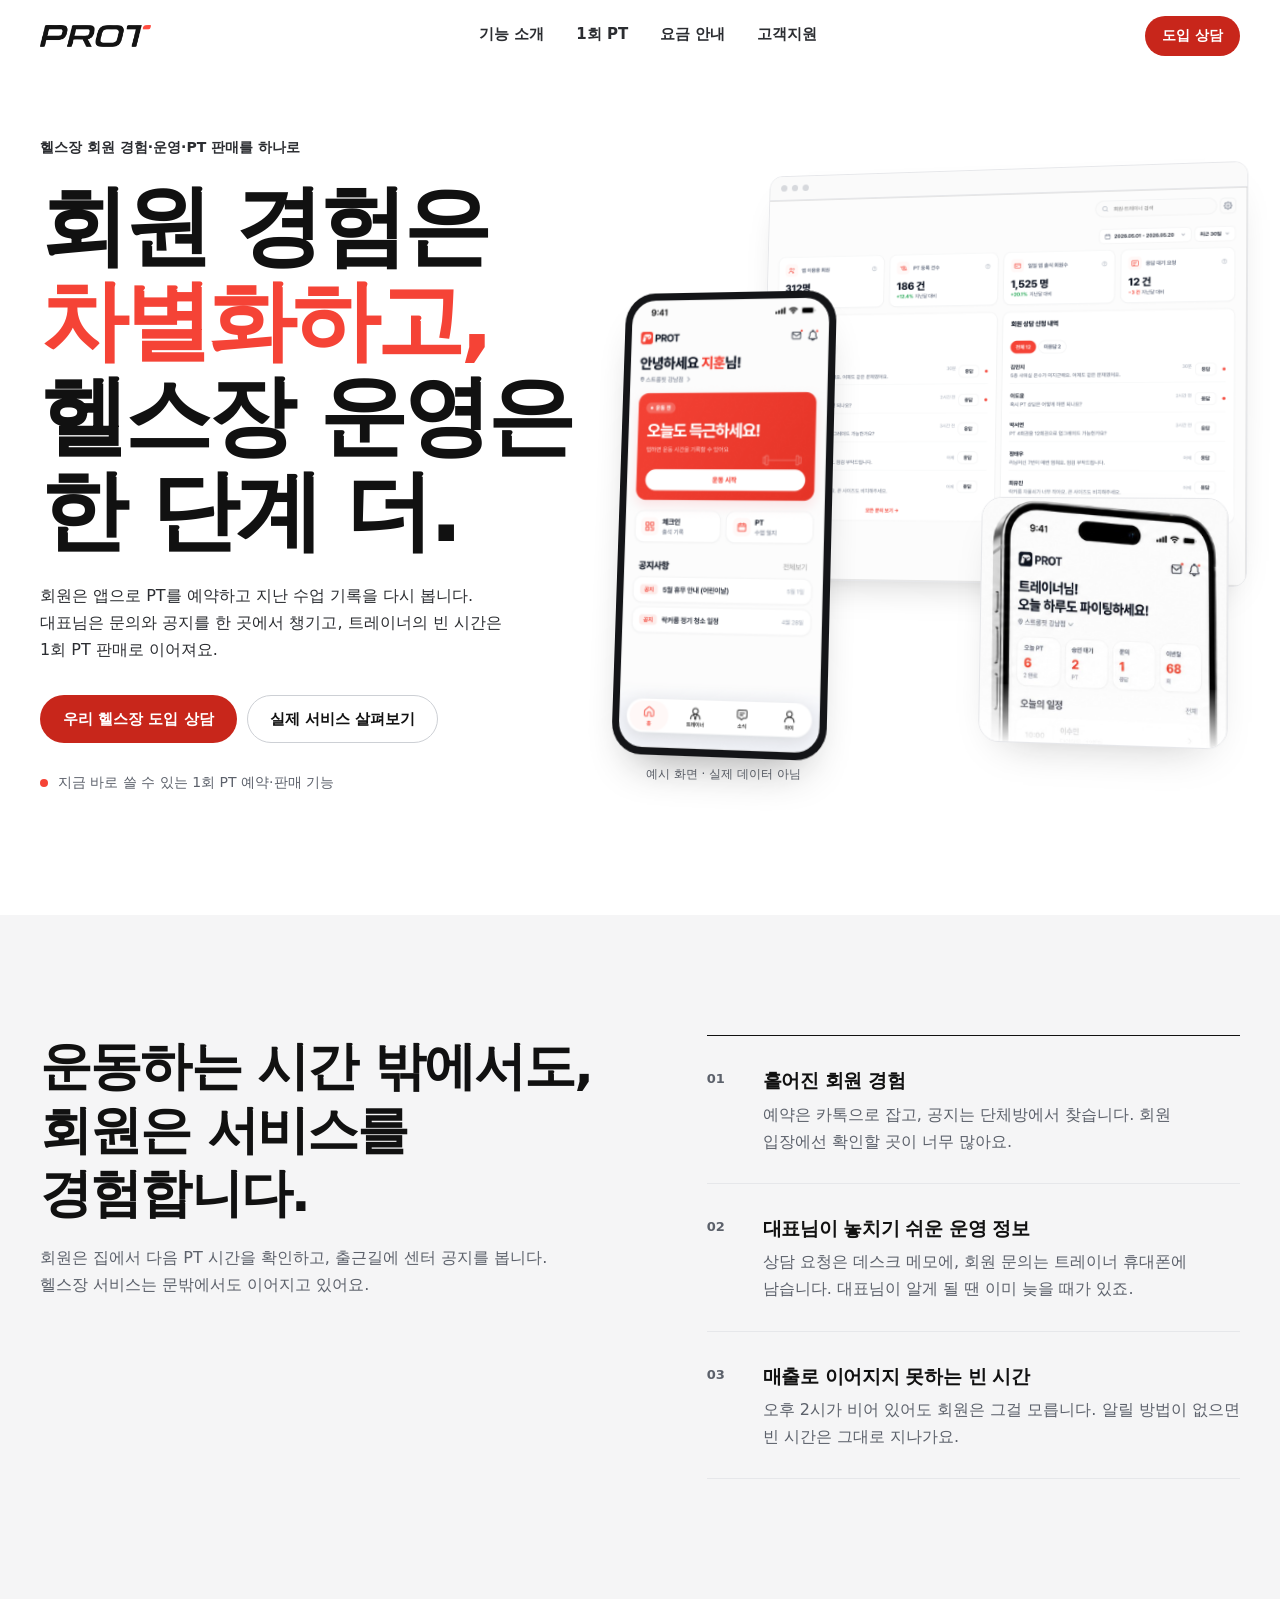
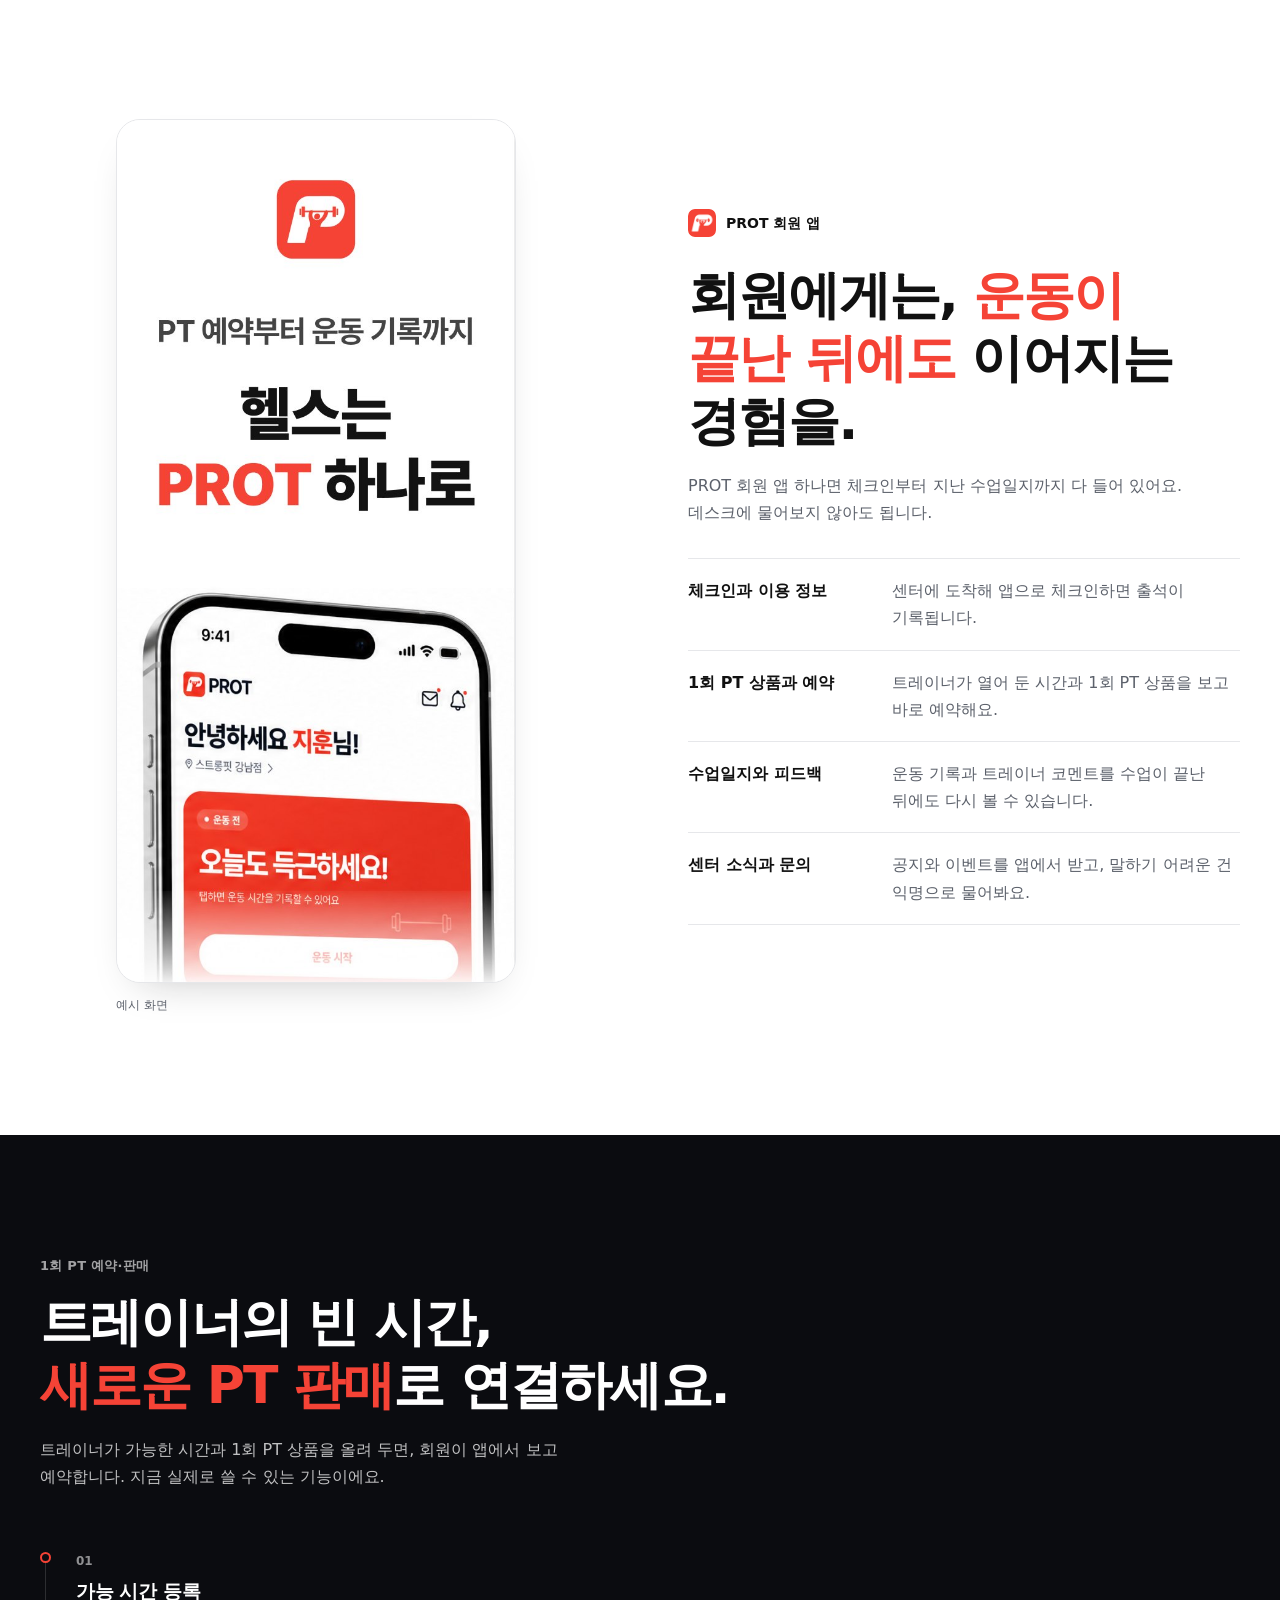
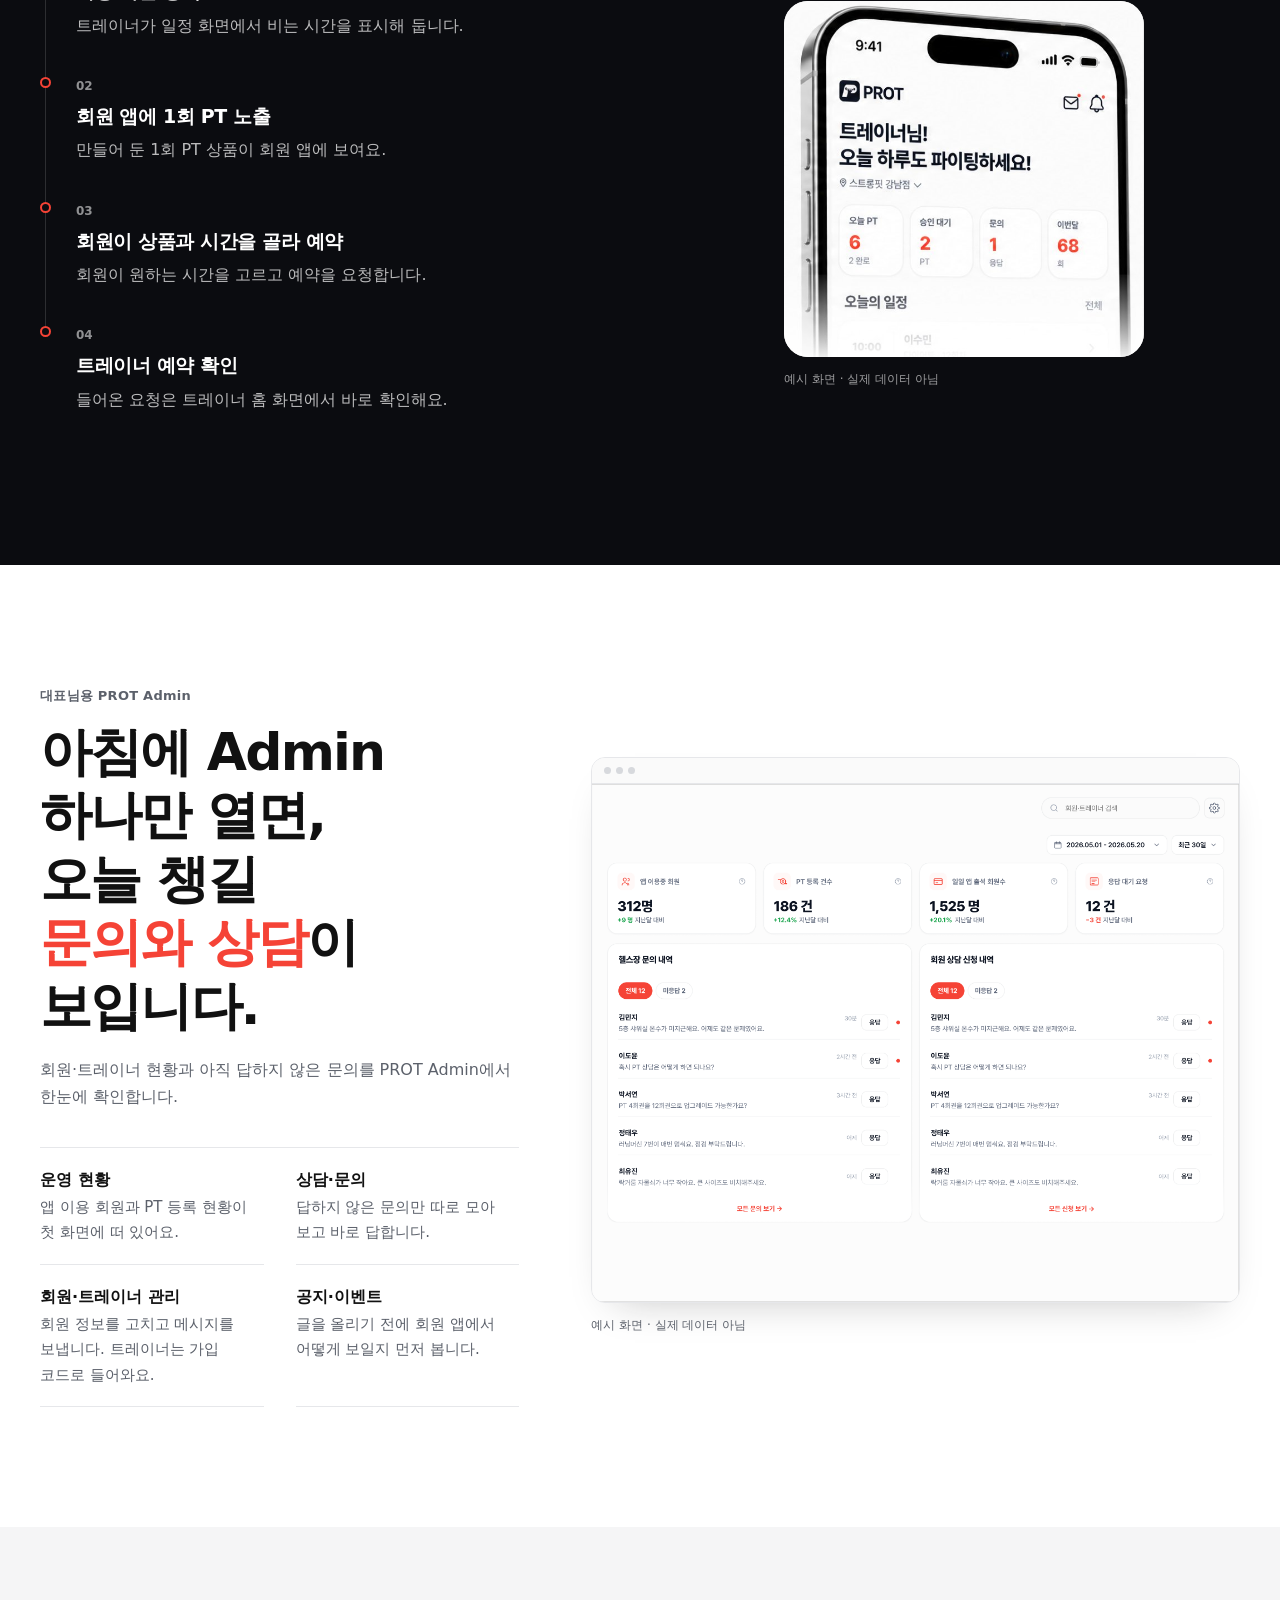
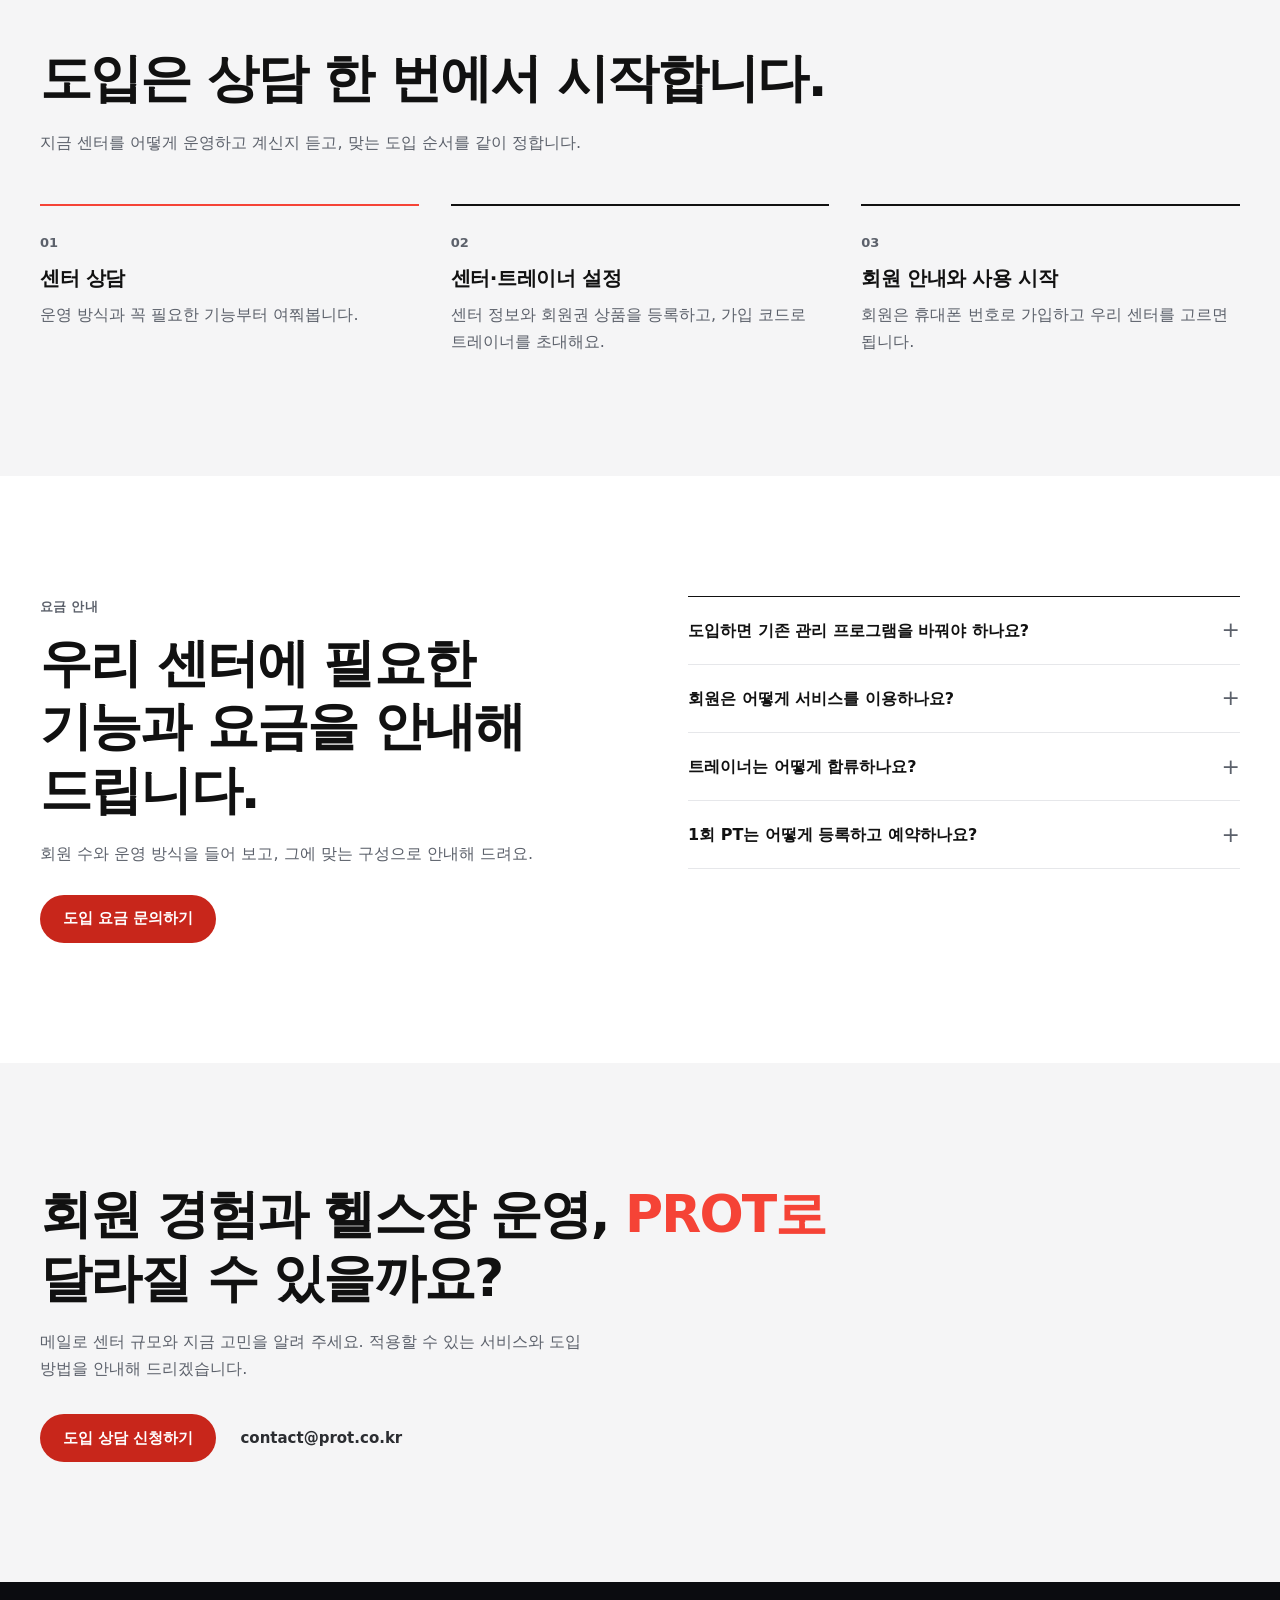
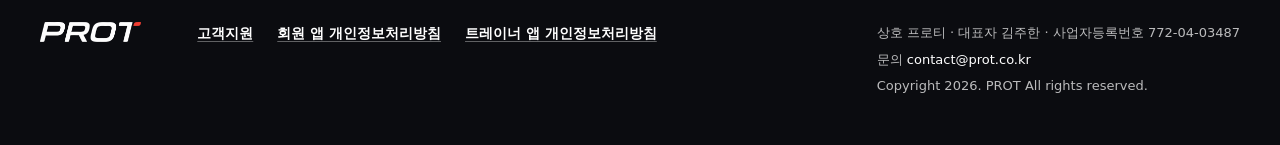
==== index.html @ bc241db8 "PROT website: landing page and support pages" ====
<!doctype html>
<html lang="ko" class="no-js">
<head>
<meta charset="utf-8">
<meta name="viewport" content="width=device-width, initial-scale=1">
<title>PROT · 헬스장 회원 경험과 운영, 1회 PT 판매</title>
<meta name="description" content="회원은 앱으로 PT를 예약하고 수업 기록을 다시 봅니다. 대표님은 문의와 공지를 PROT Admin에서 챙기고, 트레이너의 빈 시간은 1회 PT 판매로 이어집니다.">
<meta name="theme-color" content="#FFFFFF">
<meta name="color-scheme" content="light only">
<link rel="icon" href="/images/app-icon-member.png">
<style>
:root {
  color-scheme: light only;
  --brand: #F54336;
  --brand-deep: #C8261B;
  --ink: #111111;
  --ink-2: #2B2D31;
  --muted: #5C616B;
  --line: #E6E7EA;
  --paper: #FFFFFF;
  --gray: #F5F5F6;
  --dark: #0B0C10;
  --dark-line: rgba(255, 255, 255, .14);
  --nav-h: 64px;
  --gap-section: 72px;
  --ease: cubic-bezier(.22, 1, .36, 1);
}
@media (min-width: 1024px) {
  :root { --gap-section: 120px; --nav-h: 72px; }
}

*, *::before, *::after { box-sizing: border-box; }
html {
  scroll-behavior: smooth;
  scroll-padding-top: calc(var(--nav-h) + 8px);
  -webkit-text-size-adjust: 100%;
}
body {
  margin: 0;
  background: var(--paper);
  color: var(--ink);
  font-family: "Pretendard", "Apple SD Gothic Neo", "Malgun Gothic", system-ui, sans-serif;
  font-size: 15px;
  line-height: 1.7;
  word-break: keep-all;
  overflow-wrap: break-word;
  -webkit-font-smoothing: antialiased;
}
@media (min-width: 1024px) { body { font-size: 16px; } }
h1, h2, h3, p, figure, ol, ul, dl, dd { margin: 0; }
ol, ul { padding: 0; list-style: none; }
a { color: inherit; text-decoration: none; }
img { display: block; max-width: 100%; height: auto; }
:focus-visible { outline: 2px solid var(--brand-deep); outline-offset: 3px; }

.container { width: min(1200px, 100% - 40px); margin-inline: auto; }
.section { padding: var(--gap-section) 0; }
.section-gray { background: var(--gray); }
.key { color: var(--brand); }

.label { display: block; font-size: 13px; font-weight: 700; letter-spacing: .02em; color: var(--muted); }
.title {
  font-size: clamp(28px, 7.2vw, 52px);
  line-height: 1.22;
  font-weight: 800;
  letter-spacing: -.035em;
}
.lead { margin-top: 18px; max-width: 34em; color: var(--muted); }
.caption { margin-top: 12px; font-size: 12px; color: var(--muted); }

/* Buttons: deep red keeps white text at 5.6:1 */
.btn {
  display: inline-flex;
  align-items: center;
  justify-content: center;
  min-height: 48px;
  padding: 0 22px;
  border-radius: 999px;
  border: 1px solid transparent;
  font: inherit;
  font-size: 15px;
  font-weight: 700;
  cursor: pointer;
  transition: background-color .25s var(--ease), color .25s, border-color .25s, transform .25s var(--ease);
}
.btn:hover { transform: translateY(-1px); }
.btn-primary { background: var(--brand-deep); color: #fff; }
.btn-primary:hover { background: #A81E14; }
.btn-line { background: transparent; color: var(--ink); border-color: #CDD0D5; }
.btn-line:hover { border-color: var(--ink); }
.btn-sm { min-height: 40px; padding: 0 16px; font-size: 14px; }

/* ---------- Header ---------- */
.nav {
  position: sticky;
  top: 0;
  z-index: 50;
  height: var(--nav-h);
  background: rgba(255, 255, 255, .94);
  border-bottom: 1px solid transparent;
  transition: border-color .3s, background-color .3s;
}
.nav.scrolled { border-bottom-color: var(--line); background: rgba(255, 255, 255, .97); }
.nav-inner { height: 100%; display: flex; align-items: center; justify-content: space-between; gap: 16px; }
.logo img { width: auto; height: 22px; }
.nav-links { display: none; gap: 32px; font-size: 15px; font-weight: 600; color: var(--ink-2); }
.nav-links a { padding: 6px 0; border-bottom: 1px solid transparent; transition: border-color .2s; }
.nav-links a:hover { border-bottom-color: var(--ink); }
@media (min-width: 900px) { .nav-links { display: flex; } }
.nav-right { display: flex; align-items: center; gap: 8px; }
.menu { position: relative; }
.menu summary {
  list-style: none;
  cursor: pointer;
  display: inline-flex; align-items: center;
  min-height: 40px; padding: 0 14px;
  border: 1px solid #CDD0D5; border-radius: 999px;
  font-size: 14px; font-weight: 700;
}
.menu summary::-webkit-details-marker { display: none; }
.menu[open] summary { border-color: var(--ink); }
.menu-panel {
  position: absolute; right: 0; top: calc(100% + 8px);
  min-width: 200px; padding: 8px 0;
  background: #fff; border: 1px solid var(--line); border-radius: 12px;
  box-shadow: 0 12px 28px -18px rgba(17, 17, 17, .35);
}
.menu-panel a { display: block; padding: 12px 18px; font-size: 15px; font-weight: 600; }
.menu-panel a:hover { background: var(--gray); }
@media (min-width: 900px) { .menu { display: none; } }

/* ---------- 01 Hero ---------- */
.hero { padding: 40px 0 var(--gap-section); overflow: hidden; }
.hero-grid { display: grid; gap: 48px; align-items: center; }
.eyebrow { font-size: 14px; font-weight: 700; color: var(--ink-2); }
.hero h1 {
  margin-top: 18px;
  font-size: clamp(36px, 10vw, 88px);
  line-height: 1.08;
  font-weight: 800;
  letter-spacing: -.045em;
}
.hero h1 .line { display: block; }
.hero h1 .chunk { display: inline-block; white-space: nowrap; }
.nw { white-space: nowrap; }
.hero-sub { margin-top: 24px; max-width: 30em; font-size: 16px; color: var(--ink-2); }
.hero-cta { margin-top: 32px; display: flex; flex-wrap: wrap; gap: 10px; }
.proof { margin-top: 28px; display: flex; align-items: center; gap: 10px; font-size: 14px; color: var(--muted); }
.proof::before { content: ""; width: 8px; height: 8px; border-radius: 50%; background: var(--brand); flex: none; }

/* Layered product shot */
.stack { position: relative; aspect-ratio: 1 / 1.02; }
.layer { position: absolute; }
.frame { background: #fff; border: 1px solid var(--line); border-radius: 14px; overflow: hidden; box-shadow: 0 18px 40px -24px rgba(17, 17, 17, .28); }
.frame-bar { display: flex; gap: 5px; padding: 9px 12px; border-bottom: 1px solid var(--line); background: #FAFAFA; }
.frame-bar i { width: 7px; height: 7px; border-radius: 50%; background: #D7D9DD; }
.crop { position: relative; overflow: hidden; }
.crop img { max-width: none; }
.crop-admin { aspect-ratio: 1200 / 960; }
.crop-admin img { width: 120%; margin-left: -20%; }
.crop-trainer-home { aspect-ratio: 647 / 640; }
.crop-trainer-home img { width: 100%; margin-top: -117.47%; }
.phone { padding: 7px; border-radius: 30px; background: #141518; box-shadow: 0 24px 44px -24px rgba(17, 17, 17, .45); }
.phone img { border-radius: 24px; }

.l-admin { top: 0; right: 0; width: 86%; }
.l-member { left: 0; bottom: 0; width: 36%; }
.l-trainer { right: 2%; bottom: 3%; width: 40%; }
.l-trainer .frame { border-radius: 20px; }

@media (min-width: 1024px) {
  .hero { padding-top: 64px; }
  .hero-grid { grid-template-columns: minmax(0, 1fr) minmax(0, 1.05fr); gap: 40px; }
  .stack { perspective: 1800px; }
  .stack-inner { position: absolute; inset: 0; transform-style: preserve-3d; transform: rotateY(-12deg) rotateX(5deg); }
  .l-admin { transform: translateZ(-80px); }
  .l-trainer { transform: translateZ(40px); }
  .l-member { transform: translateZ(110px); }
}
@media (min-width: 1024px) and (prefers-reduced-motion: no-preference) {
  .stack-inner { animation: sway 14s ease-in-out infinite; }
  .l-member { animation: floatA 9s ease-in-out infinite; }
  .l-trainer { animation: floatB 11s ease-in-out infinite; }
}
@keyframes sway {
  0%, 100% { transform: rotateY(-12deg) rotateX(5deg); }
  50% { transform: rotateY(-8deg) rotateX(3deg); }
}
@keyframes floatA {
  0%, 100% { transform: translateZ(110px) translateY(0); }
  50% { transform: translateZ(110px) translateY(-8px); }
}
@keyframes floatB {
  0%, 100% { transform: translateZ(40px) translateY(0); }
  50% { transform: translateZ(40px) translateY(6px); }
}

/* ---------- 02 Problem: type only ---------- */
.problem-grid { display: grid; gap: 40px; }
.problem-list { counter-reset: p; border-top: 1px solid var(--ink); }
.problem-list li { counter-increment: p; display: grid; grid-template-columns: 44px minmax(0, 1fr); gap: 4px 12px; padding: 24px 0; border-bottom: 1px solid var(--line); }
.problem-list li::before { content: counter(p, decimal-leading-zero); grid-row: span 2; font-size: 13px; font-weight: 700; color: var(--muted); padding-top: 4px; }
.problem-list h3 { font-size: 19px; letter-spacing: -.02em; }
.problem-list p { color: var(--muted); }
@media (min-width: 1024px) {
  .problem-grid { grid-template-columns: minmax(0, 1.1fr) minmax(0, 1fr); gap: 80px; align-items: start; }
  .problem-list li { padding: 28px 0; }
}

/* ---------- 03 Member: image left, text right ---------- */
.split { display: grid; gap: 40px; align-items: center; }
.member-shot { max-width: 400px; width: 100%; margin-inline: auto; }
.member-shot .frame { border-radius: 24px; }
.app-tag { display: inline-flex; align-items: center; gap: 10px; font-size: 14px; font-weight: 700; }
.app-tag img { width: 28px; height: 28px; border-radius: 7px; }
.feature-rows { margin-top: 32px; border-top: 1px solid var(--line); }
.feature-rows div { display: grid; gap: 2px; padding: 18px 0; border-bottom: 1px solid var(--line); }
.feature-rows dt { font-weight: 700; font-size: 16px; }
.feature-rows dd { color: var(--muted); }
@media (min-width: 1024px) {
  .split { grid-template-columns: minmax(0, 1fr) minmax(0, 1fr); gap: 96px; }
  .feature-rows div { grid-template-columns: 180px minmax(0, 1fr); gap: 24px; }
}

/* ---------- 04 PT: dark, step flow ---------- */
.dark { background: var(--dark); color: #fff; }
.dark .label { color: rgba(255, 255, 255, .62); }
.dark .lead { color: rgba(255, 255, 255, .74); }
.dark .caption { color: rgba(255, 255, 255, .6); }
.pt-head { max-width: 760px; }
.pt-body { margin-top: 56px; display: grid; gap: 48px; }
.steps li { position: relative; padding: 0 0 32px 36px; }
.steps li::before { content: ""; position: absolute; left: 5px; top: 10px; bottom: -6px; width: 1px; background: var(--dark-line); }
.steps li:last-child::before { display: none; }
.steps li::after { content: ""; position: absolute; left: 0; top: 6px; width: 11px; height: 11px; border-radius: 50%; border: 2px solid var(--brand); background: var(--dark); }
.steps .n { font-size: 12px; font-weight: 700; color: rgba(255, 255, 255, .55); }
.steps h3 { margin-top: 2px; font-size: 19px; letter-spacing: -.02em; }
.steps p { margin-top: 4px; color: rgba(255, 255, 255, .72); }
/* one trainer screen; capped near the source width (647px) so it stays sharp */
.pt-figure { width: min(100%, 360px); margin-inline: auto; }
.pt-card { background: #fff; border-radius: 24px; overflow: hidden; }
@media (min-width: 1024px) {
  .pt-body { grid-template-columns: minmax(0, 1fr) minmax(0, 1fr); gap: 96px; align-items: center; }
}

/* ---------- 05 Admin: text left, wide image right ---------- */
.ops { margin-top: 36px; display: grid; gap: 0 32px; grid-template-columns: minmax(0, 1fr); border-top: 1px solid var(--line); }
.ops div { padding: 18px 0; border-bottom: 1px solid var(--line); }
.ops dt { font-weight: 700; }
.ops dd { margin-top: 2px; color: var(--muted); font-size: 15px; }
@media (min-width: 640px) { .ops { grid-template-columns: repeat(2, minmax(0, 1fr)); } }
@media (min-width: 1024px) {
  .admin-split { grid-template-columns: minmax(0, .85fr) minmax(0, 1.15fr); gap: 72px; }
}

/* ---------- 06 Onboarding: one line, three stops ---------- */
.flow { margin-top: 48px; display: grid; gap: 28px; }
.flow li { padding-top: 22px; border-top: 2px solid var(--ink); }
.flow li:first-child { border-top-color: var(--brand); }
.flow .n { font-size: 13px; font-weight: 700; color: var(--muted); }
.flow h3 { margin-top: 6px; font-size: 20px; letter-spacing: -.02em; }
.flow p { margin-top: 6px; color: var(--muted); }
@media (min-width: 768px) { .flow { grid-template-columns: repeat(3, minmax(0, 1fr)); gap: 32px; } }

/* ---------- 07 Pricing + FAQ ---------- */
.pf-grid { display: grid; gap: 56px; }
.pricing .title { max-width: 14em; }
.pricing .btn { margin-top: 28px; }
.faq { border-top: 1px solid var(--ink); }
.faq details { border-bottom: 1px solid var(--line); }
.faq summary {
  list-style: none;
  cursor: pointer;
  display: flex; justify-content: space-between; align-items: center; gap: 16px;
  padding: 20px 0;
  font-weight: 700;
  font-size: 16px;
}
.faq summary::-webkit-details-marker { display: none; }
.faq summary::after { content: "+"; flex: none; font-size: 22px; font-weight: 400; line-height: 1; color: var(--muted); transition: transform .25s var(--ease); }
.faq details[open] summary::after { transform: rotate(45deg); }
.faq details p { padding: 0 0 20px; color: var(--muted); max-width: 36em; }
@media (min-width: 1024px) { .pf-grid { grid-template-columns: minmax(0, 1fr) minmax(0, 1fr); gap: 96px; } }

/* ---------- 08 Contact ---------- */
.contact .title { max-width: 16em; }
.contact .row { margin-top: 32px; display: flex; flex-wrap: wrap; gap: 16px 24px; align-items: center; }
.contact .mail { font-size: 15px; font-weight: 700; color: var(--ink-2); }

/* ---------- Footer ---------- */
.footer { padding: 40px 0 48px; background: var(--dark); color: rgba(255, 255, 255, .72); font-size: 14px; }
.footer-inner { display: grid; gap: 24px; }
.footer img { width: auto; height: 20px; }
.footer a { color: #fff; }
.footer-links { display: flex; flex-wrap: wrap; gap: 8px 24px; }
.footer-links a { color: #fff; font-weight: 600; text-decoration: underline; text-underline-offset: 3px; text-decoration-color: rgba(255, 255, 255, .35); }
.footer-biz { display: grid; gap: 4px; font-size: 13px; }
@media (min-width: 1024px) {
  .footer-inner { grid-template-columns: auto 1fr auto; align-items: start; gap: 24px 56px; }
}

/* ---------- Reveal ---------- */
.js .reveal { opacity: 0; transform: translateY(20px); transition: opacity .7s var(--ease), transform .7s var(--ease); transition-delay: calc(var(--d, 0) * 80ms); }
.js .reveal.is-visible { opacity: 1; transform: none; }

@media (prefers-reduced-motion: reduce) {
  html { scroll-behavior: auto; }
  *, *::before, *::after { animation: none !important; transition: none !important; }
  .js .reveal { opacity: 1; transform: none; }
  .stack-inner, .l-admin, .l-trainer, .l-member { transform: none !important; }
  .btn:hover { transform: none; }
}
</style>
</head>
<body>

<header class="nav">
  <div class="container nav-inner">
    <a class="logo" href="#hero" aria-label="PROT 처음으로">
      <img src="/images/wordmark-dark.png" alt="PROT" width="800" height="158">
    </a>
    <nav class="nav-links" aria-label="주요 메뉴">
      <a href="#member">기능 소개</a>
      <a href="#pt">1회 PT</a>
      <a href="#pricing">요금 안내</a>
      <a href="/support/">고객지원</a>
    </nav>
    <div class="nav-right">
      <details class="menu">
        <summary aria-label="메뉴 열기">메뉴</summary>
        <nav class="menu-panel" aria-label="모바일 메뉴">
          <a href="#member">기능 소개</a>
          <a href="#pt">1회 PT</a>
          <a href="#pricing">요금 안내</a>
          <a href="/support/">고객지원</a>
        </nav>
      </details>
      <a class="btn btn-primary btn-sm" href="mailto:contact@prot.co.kr?subject=PROT%20%EB%8F%84%EC%9E%85%20%EC%83%81%EB%8B%B4">도입 상담</a>
    </div>
  </div>
</header>

<main>
  <!-- 01 Hero -->
  <section class="hero" id="hero" aria-labelledby="hero-title">
    <div class="container hero-grid">
      <div>
        <p class="eyebrow">헬스장 회원 경험·운영·PT 판매를 하나로</p>
        <h1 id="hero-title">
          <span class="line"><span class="chunk">회원 경험은</span> <span class="chunk key">차별화하고,</span></span>
          <span class="line"><span class="chunk">헬스장 운영은</span> <span class="chunk">한 단계 더.</span></span>
        </h1>
        <p class="hero-sub">회원은 앱으로 PT를 예약하고 지난 수업 기록을 다시 봅니다. 대표님은 문의와 공지를 한 곳에서 챙기고, 트레이너의 빈 시간은 1회 PT 판매로 이어져요.</p>
        <div class="hero-cta">
          <a class="btn btn-primary" href="mailto:contact@prot.co.kr?subject=PROT%20%EB%8F%84%EC%9E%85%20%EC%83%81%EB%8B%B4">우리 헬스장 도입 상담</a>
          <a class="btn btn-line" href="#member">실제 서비스 살펴보기</a>
        </div>
        <p class="proof">지금 바로 쓸 수 있는 1회 PT 예약·판매 기능</p>
      </div>

      <figure>
        <div class="stack">
          <div class="stack-inner">
            <div class="layer l-admin">
              <div class="frame">
                <div class="frame-bar" aria-hidden="true"><i></i><i></i><i></i></div>
                <div class="crop crop-admin">
                  <img src="/images/screen-admin-dashboard.png" alt="PROT Admin 대시보드 예시 화면" width="1440" height="960" fetchpriority="high">
                </div>
              </div>
            </div>
            <div class="layer l-trainer">
              <div class="frame">
                <div class="crop crop-trainer-home">
                  <img src="/images/store-trainer-hero.jpg" alt="PROT 트레이너 앱 홈 예시 화면" width="647" height="1400">
                </div>
              </div>
            </div>
            <div class="layer l-member">
              <div class="phone">
                <img src="/images/screen-member-home.png" alt="PROT 회원 앱 홈 예시 화면" width="416" height="900">
              </div>
            </div>
          </div>
        </div>
        <figcaption class="caption">예시 화면 · 실제 데이터 아님</figcaption>
      </figure>
    </div>
  </section>

  <!-- 02 Problem -->
  <section class="section section-gray" id="problem" aria-labelledby="problem-title">
    <div class="container problem-grid">
      <div class="reveal">
        <h2 class="title" id="problem-title">운동하는 시간 밖에서도, 회원은 서비스를 경험합니다.</h2>
        <p class="lead">회원은 집에서 다음 PT 시간을 확인하고, 출근길에 센터 공지를 봅니다. 헬스장 서비스는 문밖에서도 이어지고 있어요.</p>
      </div>
      <ol class="problem-list">
        <li class="reveal" style="--d:1"><h3>흩어진 회원 경험</h3><p>예약은 카톡으로 잡고, 공지는 단체방에서 찾습니다. 회원 입장에선 확인할 곳이 너무 많아요.</p></li>
        <li class="reveal" style="--d:2"><h3>대표님이 놓치기 쉬운 운영 정보</h3><p>상담 요청은 데스크 메모에, 회원 문의는 트레이너 휴대폰에 남습니다. 대표님이 알게 될 땐 이미 늦을 때가 있죠.</p></li>
        <li class="reveal" style="--d:3"><h3>매출로 이어지지 못하는 빈 시간</h3><p>오후 2시가 비어 있어도 회원은 그걸 모릅니다. 알릴 방법이 없으면 빈 시간은 그대로 지나가요.</p></li>
      </ol>
    </div>
  </section>

  <!-- 03 Member experience -->
  <section class="section" id="member" aria-labelledby="member-title">
    <div class="container split">
      <figure class="member-shot reveal">
        <div class="frame">
          <img src="/images/store-member-hero.jpg" alt="PROT 회원 앱 소개와 홈 예시 화면" width="647" height="1400" loading="lazy">
        </div>
        <figcaption class="caption">예시 화면</figcaption>
      </figure>
      <div>
        <p class="app-tag reveal"><img src="/images/app-icon-member.png" alt="" aria-hidden="true" width="512" height="512" loading="lazy">PROT 회원 앱</p>
        <h2 class="title reveal" id="member-title" style="margin-top:18px">회원에게는, <span class="key">운동이 끝난 뒤에도</span> 이어지는 경험을.</h2>
        <p class="lead reveal">PROT 회원 앱 하나면 체크인부터 지난 수업일지까지 다 들어 있어요. 데스크에 물어보지 않아도 됩니다.</p>
        <dl class="feature-rows">
          <div class="reveal" style="--d:1"><dt>체크인과 이용 정보</dt><dd>센터에 도착해 앱으로 체크인하면 출석이 기록됩니다.</dd></div>
          <div class="reveal" style="--d:2"><dt>1회 PT 상품과 예약</dt><dd>트레이너가 열어 둔 시간과 1회 PT 상품을 보고 바로 예약해요.</dd></div>
          <div class="reveal" style="--d:3"><dt>수업일지와 피드백</dt><dd>운동 기록과 트레이너 코멘트를 수업이 끝난 뒤에도 다시 볼 수 있습니다.</dd></div>
          <div class="reveal" style="--d:4"><dt>센터 소식과 문의</dt><dd>공지와 이벤트를 앱에서 받고, 말하기 어려운 건 익명으로 물어봐요.</dd></div>
        </dl>
      </div>
    </div>
  </section>

  <!-- 04 1회 PT -->
  <section class="section dark" id="pt" aria-labelledby="pt-title">
    <div class="container">
      <div class="pt-head reveal">
        <p class="label">1회 PT 예약·판매</p>
        <h2 class="title" id="pt-title" style="margin-top:14px"><span class="nw">트레이너의 빈 시간,</span> <span class="nw"><span class="key">새로운 PT 판매</span>로</span> <span class="nw">연결하세요.</span></h2>
        <p class="lead">트레이너가 가능한 시간과 1회 PT 상품을 올려 두면, 회원이 앱에서 보고 예약합니다. 지금 실제로 쓸 수 있는 기능이에요.</p>
      </div>
      <div class="pt-body">
        <ol class="steps">
          <li class="reveal" style="--d:1"><span class="n">01</span><h3>가능 시간 등록</h3><p>트레이너가 일정 화면에서 비는 시간을 표시해 둡니다.</p></li>
          <li class="reveal" style="--d:2"><span class="n">02</span><h3>회원 앱에 1회 PT 노출</h3><p>만들어 둔 1회 PT 상품이 회원 앱에 보여요.</p></li>
          <li class="reveal" style="--d:3"><span class="n">03</span><h3>회원이 상품과 시간을 골라 예약</h3><p>회원이 원하는 시간을 고르고 예약을 요청합니다.</p></li>
          <li class="reveal" style="--d:4"><span class="n">04</span><h3>트레이너 예약 확인</h3><p>들어온 요청은 트레이너 홈 화면에서 바로 확인해요.</p></li>
        </ol>
        <figure class="pt-figure reveal" style="--d:2">
          <div class="pt-card">
            <div class="crop crop-trainer-home">
              <img src="/images/store-trainer-hero.jpg" alt="PROT 트레이너 앱 홈 예시 화면" width="647" height="1400" loading="lazy">
            </div>
          </div>
          <figcaption class="caption">예시 화면 · 실제 데이터 아님</figcaption>
        </figure>
      </div>
    </div>
  </section>

  <!-- 05 Admin -->
  <section class="section" id="admin" aria-labelledby="admin-title">
    <div class="container split admin-split">
      <div>
        <p class="label reveal">대표님용 PROT Admin</p>
        <h2 class="title reveal" id="admin-title" style="margin-top:14px"><span class="nw">아침에 Admin</span> <span class="nw">하나만 열면,</span> <span class="nw">오늘 챙길</span> <span class="nw"><span class="key">문의와 상담</span>이</span> <span class="nw">보입니다.</span></h2>
        <p class="lead reveal">회원·트레이너 현황과 아직 답하지 않은 문의를 PROT Admin에서 한눈에 확인합니다.</p>
        <dl class="ops">
          <div class="reveal" style="--d:1"><dt>운영 현황</dt><dd>앱 이용 회원과 PT 등록 현황이 첫 화면에 떠 있어요.</dd></div>
          <div class="reveal" style="--d:2"><dt>상담·문의</dt><dd>답하지 않은 문의만 따로 모아 보고 바로 답합니다.</dd></div>
          <div class="reveal" style="--d:3"><dt>회원·트레이너 관리</dt><dd>회원 정보를 고치고 메시지를 보냅니다. 트레이너는 가입 코드로 들어와요.</dd></div>
          <div class="reveal" style="--d:4"><dt>공지·이벤트</dt><dd>글을 올리기 전에 회원 앱에서 어떻게 보일지 먼저 봅니다.</dd></div>
        </dl>
      </div>
      <figure class="reveal" style="--d:1">
        <div class="frame">
          <div class="frame-bar" aria-hidden="true"><i></i><i></i><i></i></div>
          <div class="crop crop-admin">
            <img src="/images/screen-admin-dashboard.png" alt="PROT Admin 대시보드 예시 화면" width="1440" height="960" loading="lazy">
          </div>
        </div>
        <figcaption class="caption">예시 화면 · 실제 데이터 아님</figcaption>
      </figure>
    </div>
  </section>

  <!-- 06 Onboarding -->
  <section class="section section-gray" id="start" aria-labelledby="start-title">
    <div class="container">
      <div class="reveal">
        <h2 class="title" id="start-title">도입은 상담 한 번에서 시작합니다.</h2>
        <p class="lead">지금 센터를 어떻게 운영하고 계신지 듣고, 맞는 도입 순서를 같이 정합니다.</p>
      </div>
      <ol class="flow">
        <li class="reveal" style="--d:1"><span class="n">01</span><h3>센터 상담</h3><p>운영 방식과 꼭 필요한 기능부터 여쭤봅니다.</p></li>
        <li class="reveal" style="--d:2"><span class="n">02</span><h3>센터·트레이너 설정</h3><p>센터 정보와 회원권 상품을 등록하고, 가입 코드로 트레이너를 초대해요.</p></li>
        <li class="reveal" style="--d:3"><span class="n">03</span><h3>회원 안내와 사용 시작</h3><p>회원은 휴대폰 번호로 가입하고 우리 센터를 고르면 됩니다.</p></li>
      </ol>
    </div>
  </section>

  <!-- 07 Pricing + FAQ -->
  <section class="section" id="pricing" aria-labelledby="pricing-title">
    <div class="container pf-grid">
      <div class="pricing reveal">
        <p class="label">요금 안내</p>
        <h2 class="title" id="pricing-title" style="margin-top:14px">우리 센터에 필요한 기능과 요금을 안내해 드립니다.</h2>
        <p class="lead">회원 수와 운영 방식을 들어 보고, 그에 맞는 구성으로 안내해 드려요.</p>
        <a class="btn btn-primary" href="mailto:contact@prot.co.kr?subject=PROT%20%EB%8F%84%EC%9E%85%20%EC%9A%94%EA%B8%88%20%EB%AC%B8%EC%9D%98">도입 요금 문의하기</a>
      </div>
      <div class="faq" id="faq">
        <details class="reveal" style="--d:1">
          <summary>도입하면 기존 관리 프로그램을 바꿔야 하나요?</summary>
          <p>아니요. 지금 쓰시는 회원관리 프로그램과 함께 쓸 수 있습니다.</p>
        </details>
        <details class="reveal" style="--d:2">
          <summary>회원은 어떻게 서비스를 이용하나요?</summary>
          <p>휴대폰 번호로 가입하고 다니는 센터를 선택하면, 회원권과 담당 트레이너가 앱에 함께 보여요.</p>
        </details>
        <details class="reveal" style="--d:3">
          <summary>트레이너는 어떻게 합류하나요?</summary>
          <p>Admin에 있는 헬스장 가입 코드를 공유하면, 트레이너가 앱에서 코드를 입력해 우리 센터로 들어옵니다.</p>
        </details>
        <details class="reveal" style="--d:4">
          <summary>1회 PT는 어떻게 등록하고 예약하나요?</summary>
          <p>트레이너가 가능한 시간과 1회 PT 상품을 등록해 두면, 회원이 앱에서 상품과 시간을 골라 예약을 요청합니다. 트레이너는 홈 화면에서 요청을 확인해요.</p>
        </details>
      </div>
    </div>
  </section>

  <!-- 08 Contact -->
  <section class="section section-gray contact" id="contact" aria-labelledby="contact-title">
    <div class="container reveal">
      <h2 class="title" id="contact-title">회원 경험과 헬스장 운영, <span class="key">PROT로</span> 달라질 수 있을까요?</h2>
      <p class="lead">메일로 센터 규모와 지금 고민을 알려 주세요. 적용할 수 있는 서비스와 도입 방법을 안내해 드리겠습니다.</p>
      <div class="row">
        <a class="btn btn-primary" href="mailto:contact@prot.co.kr?subject=PROT%20%EB%8F%84%EC%9E%85%20%EC%83%81%EB%8B%B4%20%EC%8B%A0%EC%B2%AD">도입 상담 신청하기</a>
        <a class="mail" href="mailto:contact@prot.co.kr">contact@prot.co.kr</a>
      </div>
    </div>
  </section>
</main>

<footer class="footer">
  <div class="container footer-inner">
    <img src="/images/wordmark-white.png" alt="PROT" width="800" height="158" loading="lazy">
    <ul class="footer-links">
      <li><a href="/support/">고객지원</a></li>
      <li><a href="https://cut-fahrenheit-5e8.notion.site/_-_-3d10842bf8fa80ca99d9d68cfbadffc8?source=copy_link" target="_blank" rel="noopener">회원 앱 개인정보처리방침</a></li>
      <li><a href="https://cut-fahrenheit-5e8.notion.site/_-_-3e20842bf8fa80f69ceee5eb8e67a6e4?source=copy_link" target="_blank" rel="noopener">트레이너 앱 개인정보처리방침</a></li>
    </ul>
    <div class="footer-biz">
      <p>상호 프로티 · 대표자 김주한 · 사업자등록번호 <span class="nw">772-04-03487</span></p>
      <p>문의 <a href="mailto:contact@prot.co.kr">contact@prot.co.kr</a></p>
      <p>Copyright 2026. PROT All rights reserved.</p>
    </div>
  </div>
</footer>

<script>
(function () {
  var root = document.documentElement;
  var nav = document.querySelector('.nav');
  try {
    var reduceMotion = window.matchMedia('(prefers-reduced-motion: reduce)').matches;

    // Header gets a hairline once the page scrolls
    var ticking = false;
    var updateNav = function () {
      nav.classList.toggle('scrolled', window.scrollY > 8);
      ticking = false;
    };
    window.addEventListener('scroll', function () {
      if (!ticking) {
        ticking = true;
        window.requestAnimationFrame(updateNav);
      }
    }, { passive: true });
    updateNav();

    var menu = document.querySelector('.menu');
    if (menu) {
      menu.querySelectorAll('a').forEach(function (a) {
        a.addEventListener('click', function () { menu.open = false; });
      });
    }

    // Scroll reveal: content is hidden only after the observer is in place
    var items = document.querySelectorAll('.reveal');
    if (!reduceMotion && 'IntersectionObserver' in window) {
      var io = new IntersectionObserver(function (entries) {
        entries.forEach(function (entry) {
          if (entry.isIntersecting) {
            entry.target.classList.add('is-visible');
            io.unobserve(entry.target);
          }
        });
      }, { threshold: 0.12, rootMargin: '0px 0px -8% 0px' });
      items.forEach(function (el) { io.observe(el); });
      root.classList.replace('no-js', 'js');
    }
  } catch (err) {
    // Fall back to fully visible content
    root.classList.remove('js');
    root.classList.add('no-js');
  }
})();
</script>
</body>
</html>
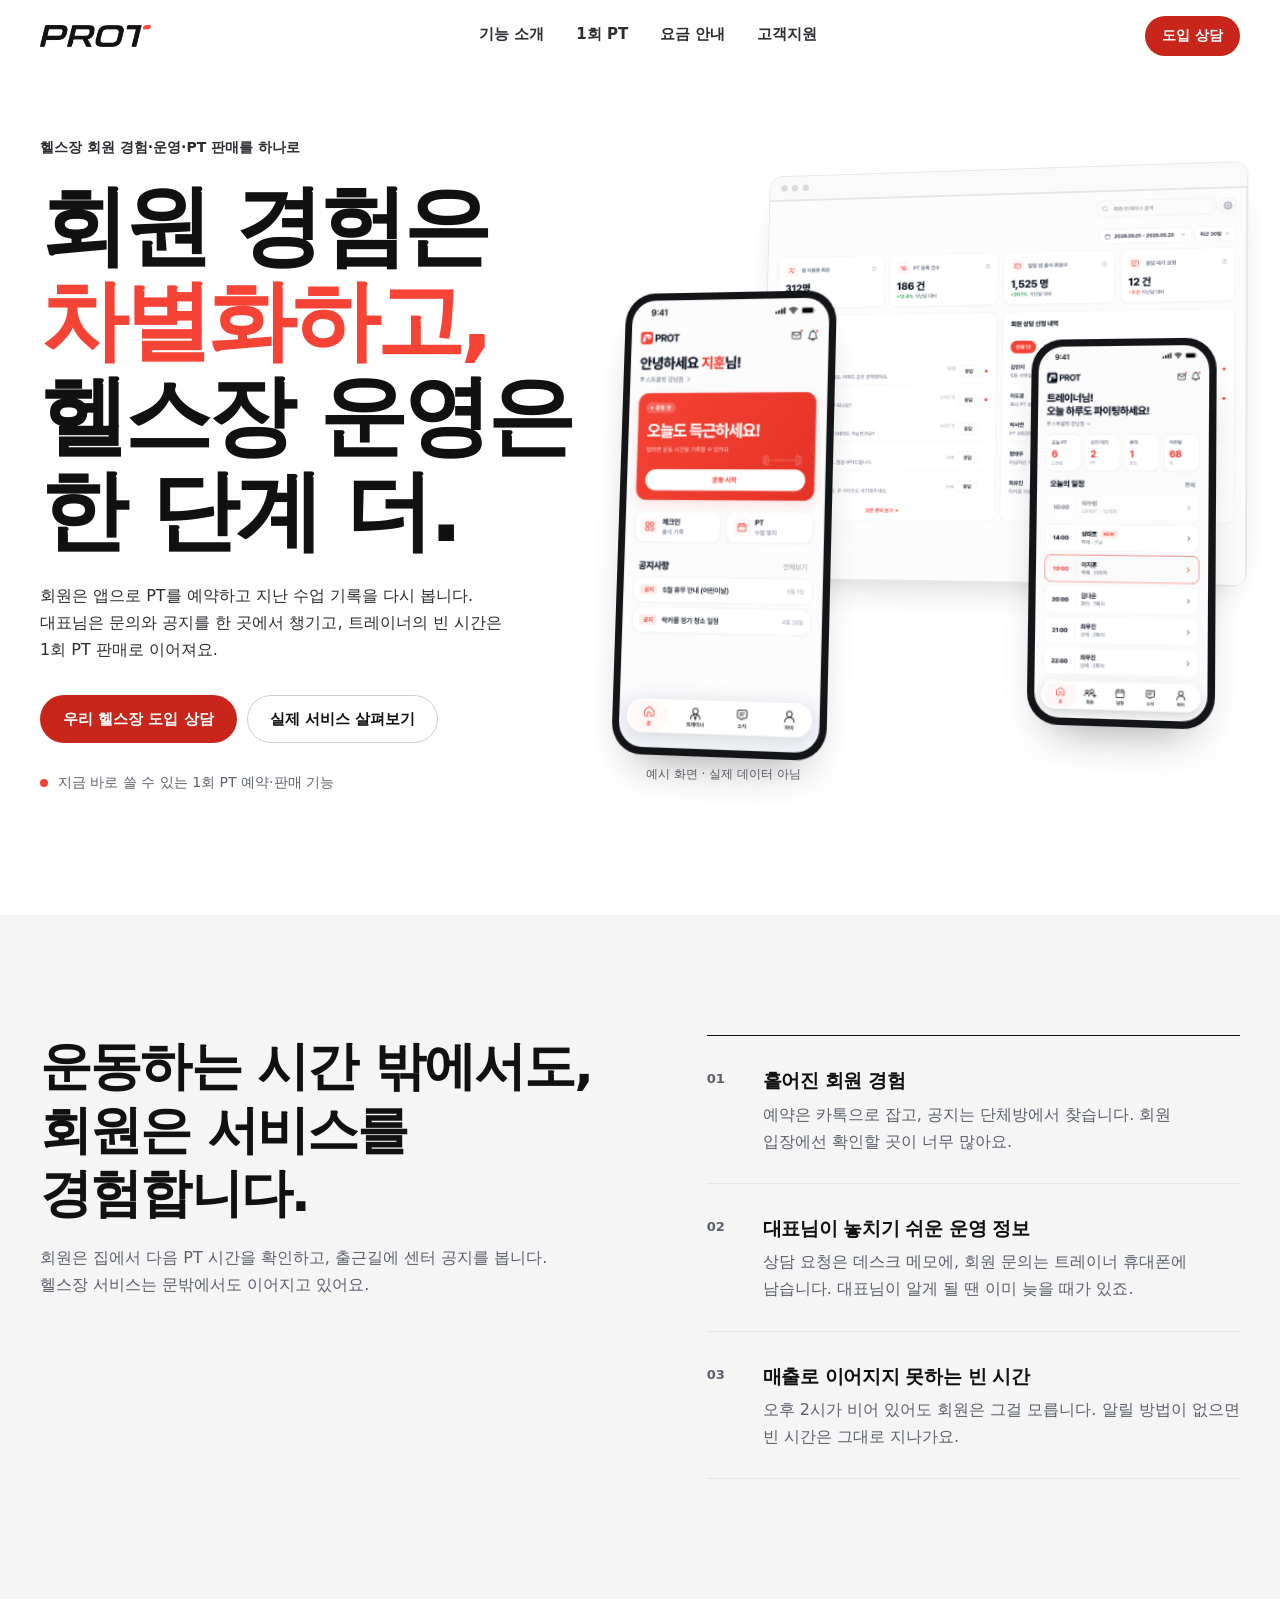
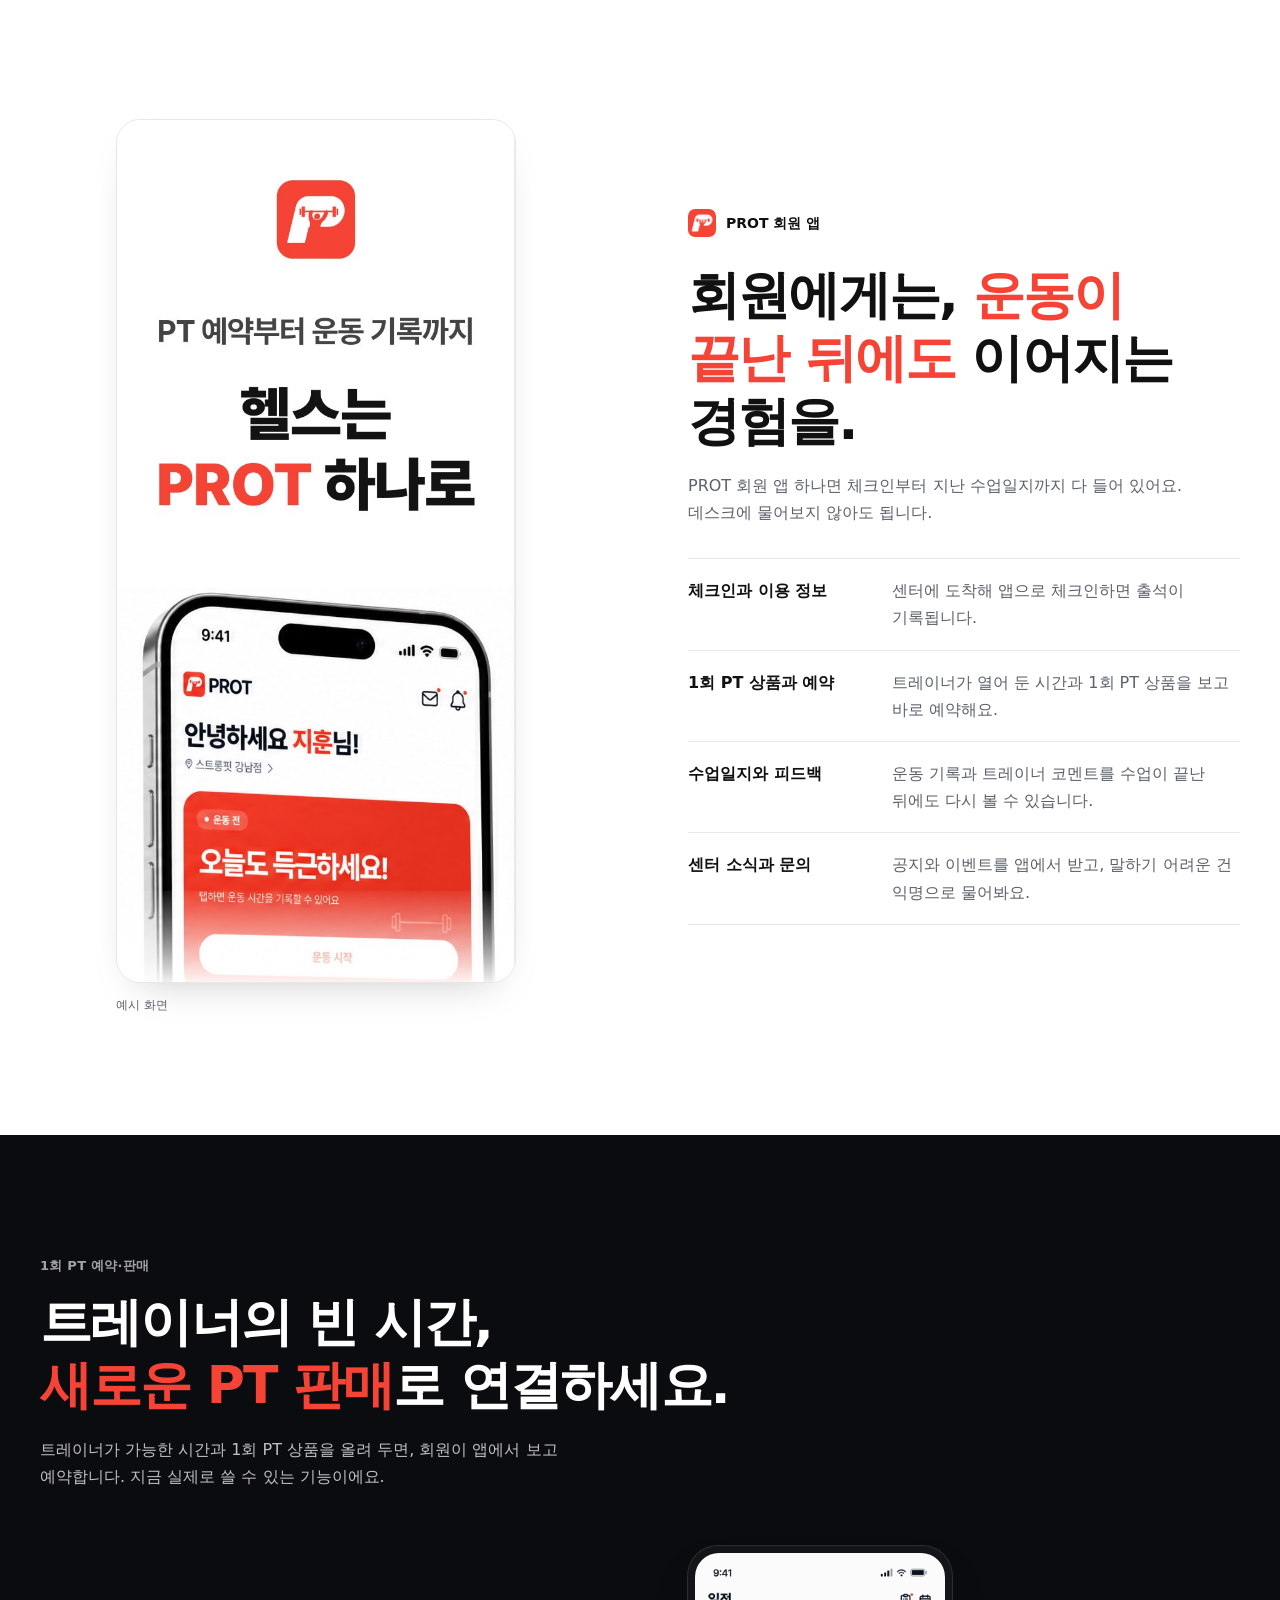
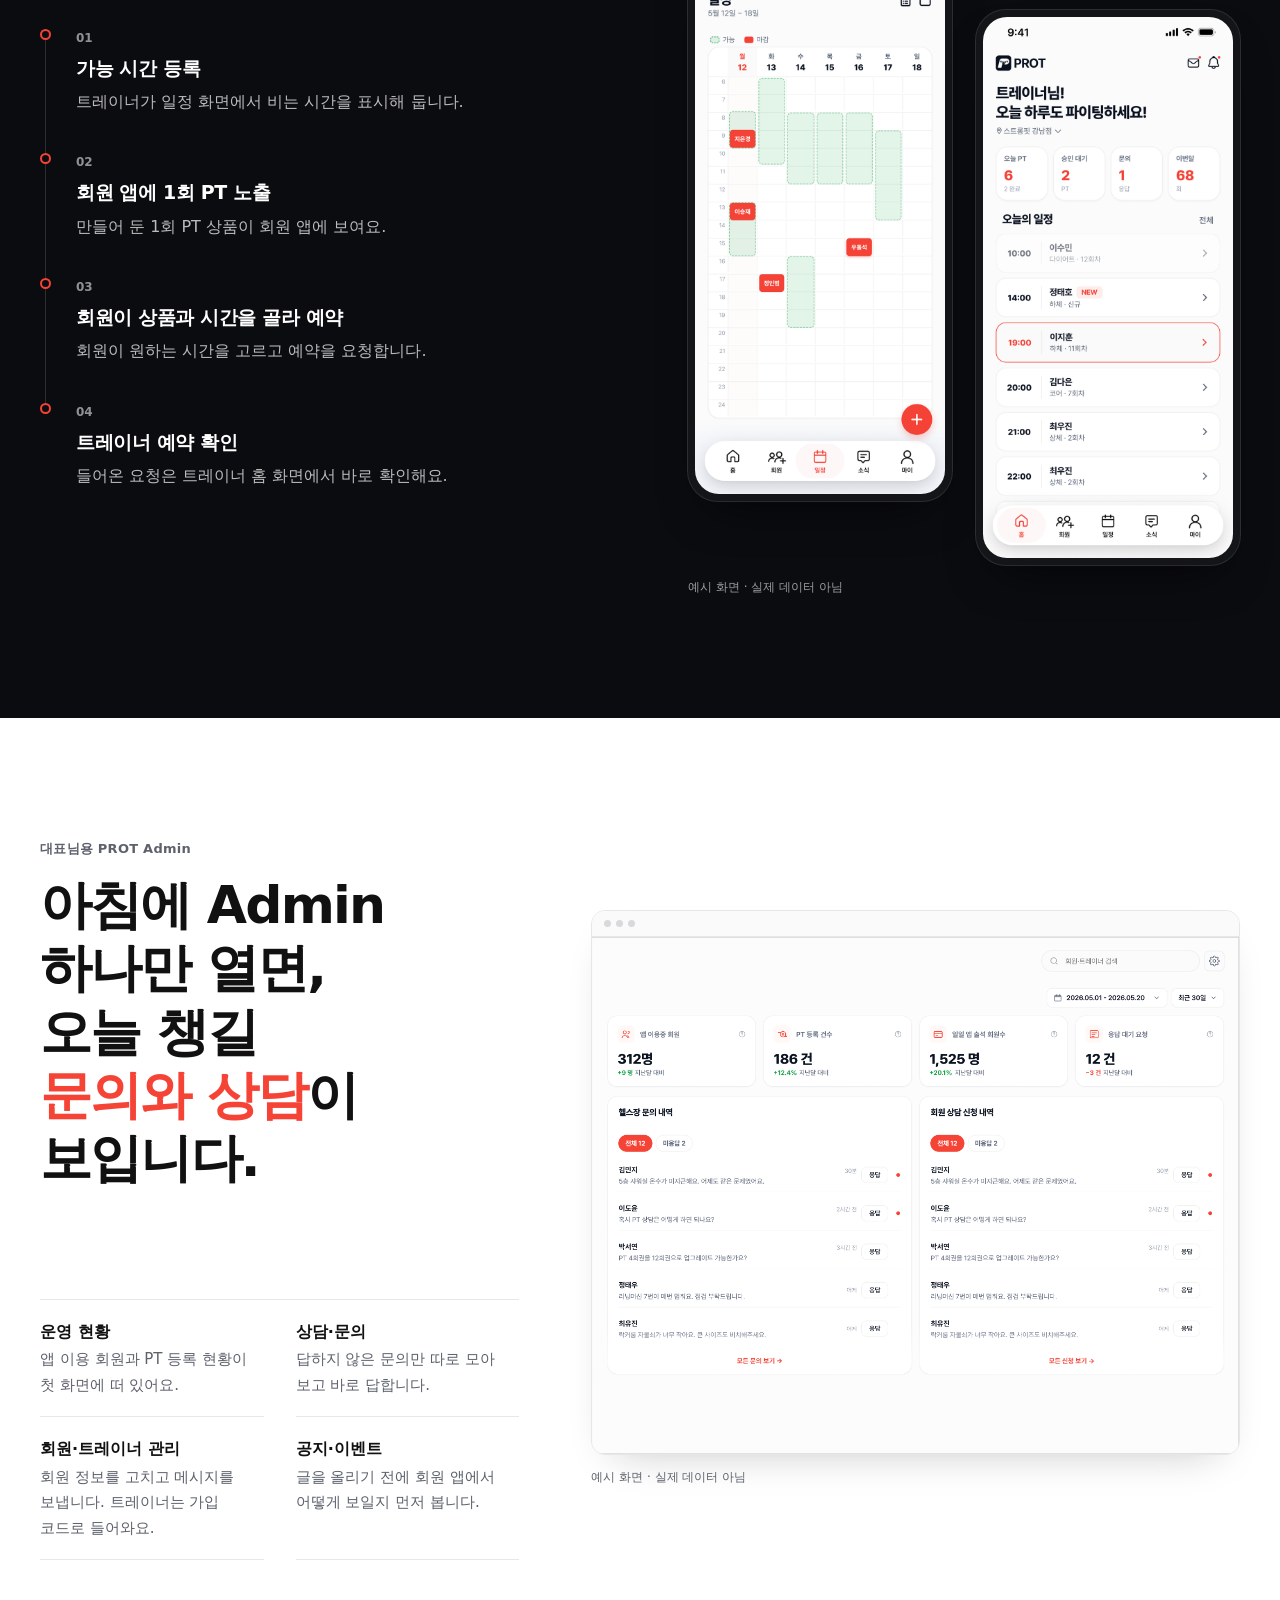
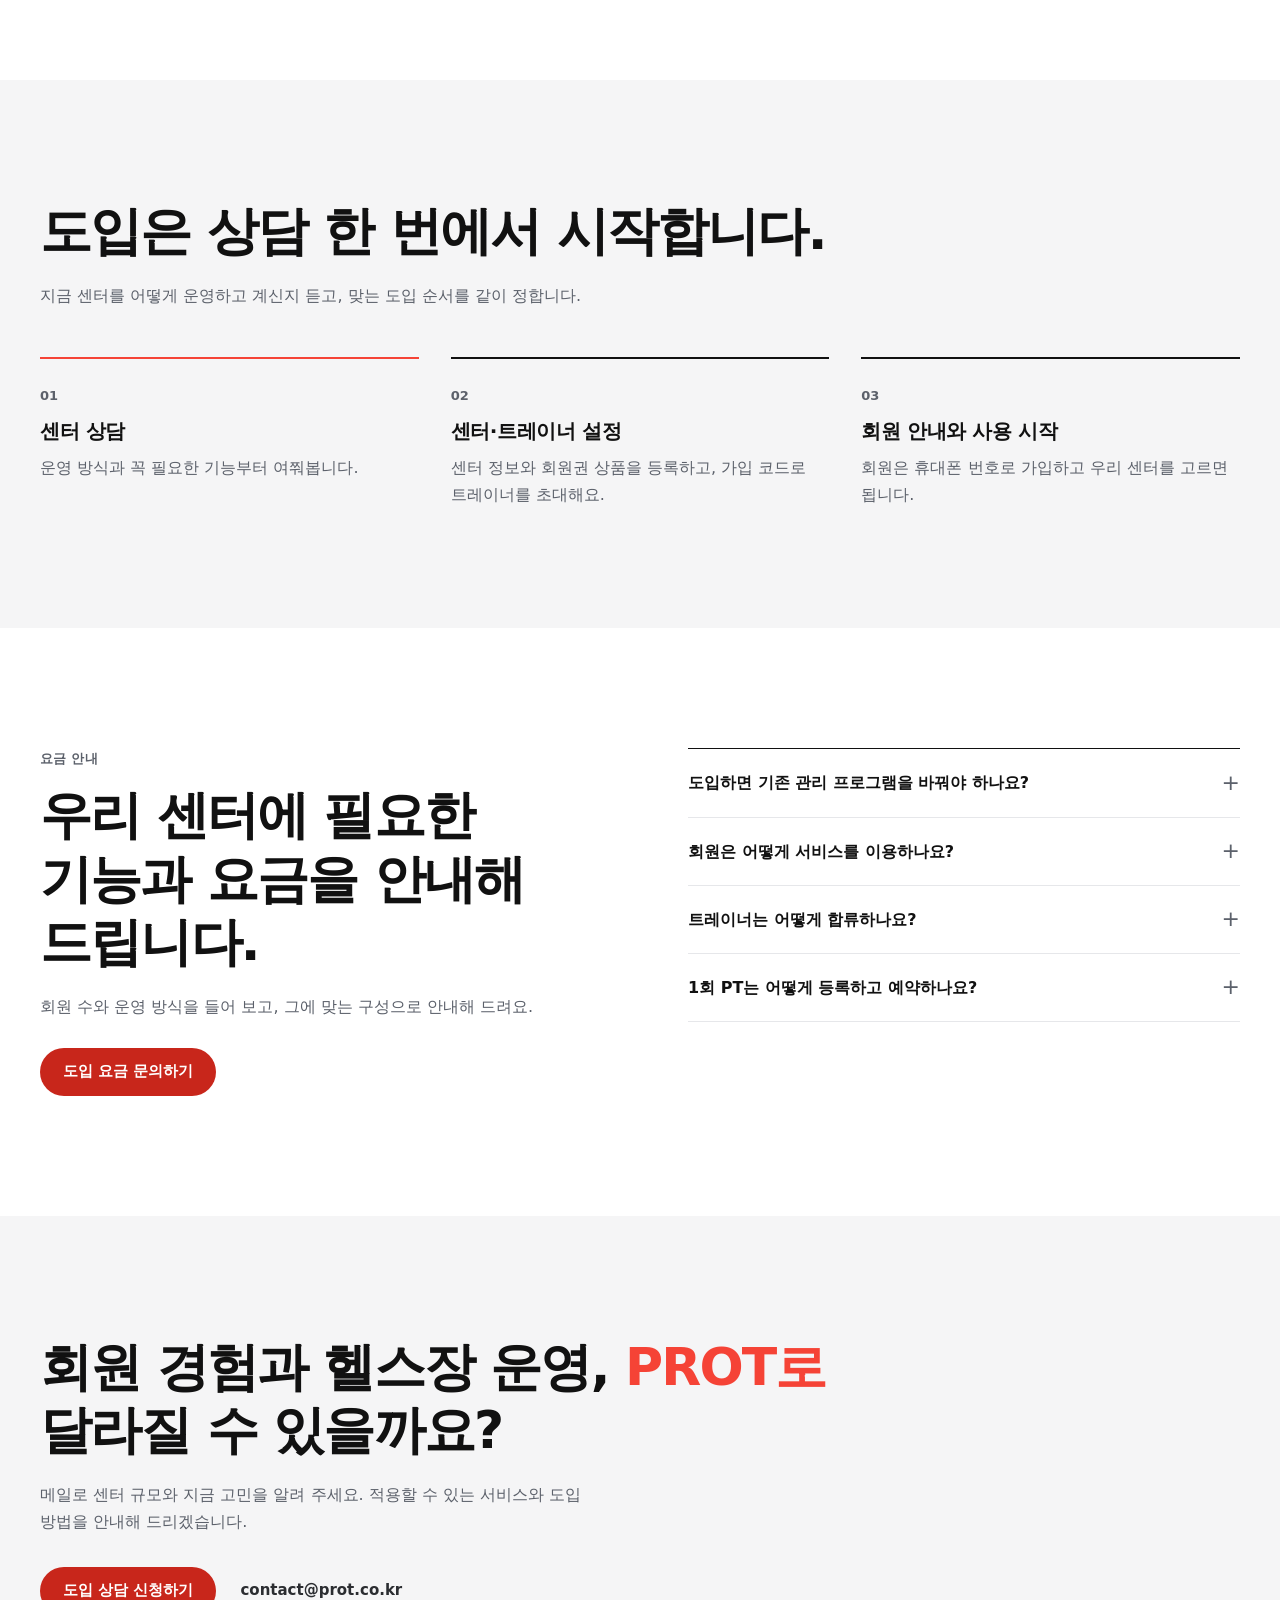
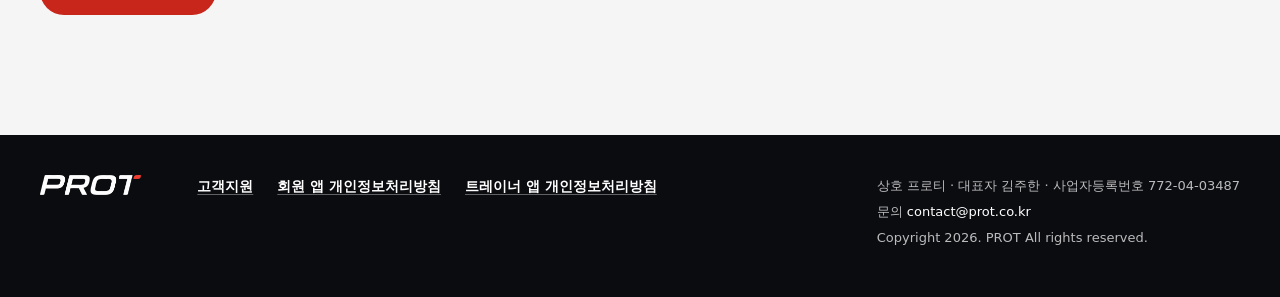
==== commit db0f6d40: "Use original trainer app screens in PT section and hero" ====
--- a/index.html
+++ b/index.html
@@ -158,15 +158,12 @@
 .crop img { max-width: none; }
 .crop-admin { aspect-ratio: 1200 / 960; }
 .crop-admin img { width: 120%; margin-left: -20%; }
-.crop-trainer-home { aspect-ratio: 647 / 640; }
-.crop-trainer-home img { width: 100%; margin-top: -117.47%; }
 .phone { padding: 7px; border-radius: 30px; background: #141518; box-shadow: 0 24px 44px -24px rgba(17, 17, 17, .45); }
 .phone img { border-radius: 24px; }
 
 .l-admin { top: 0; right: 0; width: 86%; }
 .l-member { left: 0; bottom: 0; width: 36%; }
-.l-trainer { right: 2%; bottom: 3%; width: 40%; }
-.l-trainer .frame { border-radius: 20px; }
+.l-trainer { right: 4%; bottom: 6%; width: 30%; }
 
 @media (min-width: 1024px) {
   .hero { padding-top: 64px; }
@@ -236,9 +233,12 @@
 .steps .n { font-size: 12px; font-weight: 700; color: rgba(255, 255, 255, .55); }
 .steps h3 { margin-top: 2px; font-size: 19px; letter-spacing: -.02em; }
 .steps p { margin-top: 4px; color: rgba(255, 255, 255, .72); }
-/* one trainer screen; capped near the source width (647px) so it stays sharp */
-.pt-figure { width: min(100%, 360px); margin-inline: auto; }
-.pt-card { background: #fff; border-radius: 24px; overflow: hidden; }
+/* two trainer screens, same frame and size; the second sits a step lower */
+.pt-figure { width: min(100%, 560px); margin-inline: auto; }
+.pt-phones { display: grid; grid-template-columns: repeat(2, minmax(0, 1fr)); gap: 16px; align-items: start; }
+.pt-phone { box-shadow: 0 0 0 1px rgba(255, 255, 255, .14), 0 24px 48px -24px rgba(0, 0, 0, .8); }
+.pt-phone + .pt-phone { margin-top: 40px; }
+@media (min-width: 1024px) { .pt-phones { gap: 24px; } .pt-phone + .pt-phone { margin-top: 64px; } }
 @media (min-width: 1024px) {
   .pt-body { grid-template-columns: minmax(0, 1fr) minmax(0, 1fr); gap: 96px; align-items: center; }
 }
@@ -370,10 +370,8 @@
               </div>
             </div>
             <div class="layer l-trainer">
-              <div class="frame">
-                <div class="crop crop-trainer-home">
-                  <img src="/images/store-trainer-hero.jpg" alt="PROT 트레이너 앱 홈 예시 화면" width="647" height="1400">
-                </div>
+              <div class="phone">
+                <img src="/images/screen-trainer-home.png" alt="PROT 트레이너 앱 홈 예시 화면" width="720" height="1558">
               </div>
             </div>
             <div class="layer l-member">
@@ -442,9 +440,12 @@
           <li class="reveal" style="--d:4"><span class="n">04</span><h3>트레이너 예약 확인</h3><p>들어온 요청은 트레이너 홈 화면에서 바로 확인해요.</p></li>
         </ol>
         <figure class="pt-figure reveal" style="--d:2">
-          <div class="pt-card">
-            <div class="crop crop-trainer-home">
-              <img src="/images/store-trainer-hero.jpg" alt="PROT 트레이너 앱 홈 예시 화면" width="647" height="1400" loading="lazy">
+          <div class="pt-phones">
+            <div class="phone pt-phone">
+              <img src="/images/screen-trainer-schedule.png" alt="PROT 트레이너 앱 일정 예시 화면" width="720" height="1558" loading="lazy">
+            </div>
+            <div class="phone pt-phone">
+              <img src="/images/screen-trainer-home.png" alt="PROT 트레이너 앱 홈 예시 화면" width="720" height="1558" loading="lazy">
             </div>
           </div>
           <figcaption class="caption">예시 화면 · 실제 데이터 아님</figcaption>
